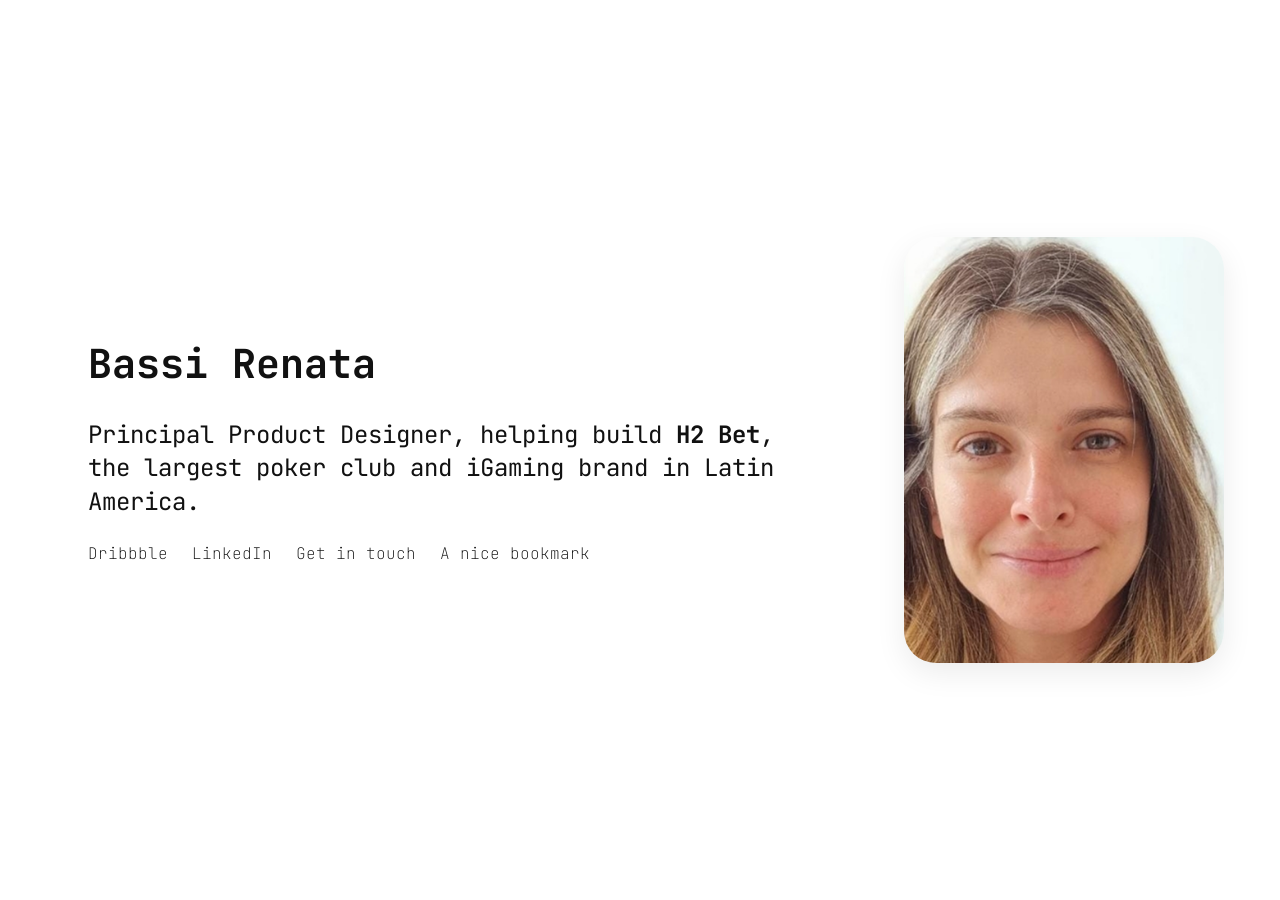
==== index.html @ 452f535c "Fix HTML formatting for H2 Bet link" ====
<!DOCTYPE html>
<html lang="pt-BR">
<head>
	<meta charset="utf-8">
	<meta name="viewport" content="width=device-width, user-scalable=no, initial-scale=1, minimum-scale=1, maximum-scale=1">
	<title>Bassi Renata • Design & Product</title>
	<meta name="description" content="Bassi Renata é Principal Designer especializada em design de produto, experiência do usuário e inovação digital.">
	<link href="https://fonts.googleapis.com/css2?family=JetBrains+Mono&amp;display=swap" rel="stylesheet">
	<link rel="stylesheet" href="normalize.css">
	<link rel="stylesheet" href="styles.css">
	<link rel="shortcut icon" href="favicon.png"/>
</head>
<body>
	<main class="main">
		<section class="hero">
			<div class="hero__left">
				<header class="header fade-in">
					<h1 class="header__title">Bassi Renata</h1>
					<p class="header__description">
						Principal Product Designer, helping build 
						<a href="https://www.h2.bet.br/" class="link-hover" target="_blank" rel="noopener noreferrer">
							<strong>H2 Bet</strong>, the largest poker club and iGaming brand in Latin America.
						</a>
					</p>
					<nav class="social">
						<ul class="list">
							<li class="list__item"><a target="_blank" rel="noopener noreferrer" href="https://dribbble.com/bassirenata">Dribbble</a></li>
							<li class="list__item"><a target="_blank" rel="noopener noreferrer" href="https://br.linkedin.com/in/BassiRenata">LinkedIn</a></li>
							<li class="list__item"><a target="_blank" rel="noopener noreferrer" href="mailto:rbaassi@gmail.com?subject=Questions">Get in touch</a></li>
							<li class="list__item"><a target="_blank" rel="noopener noreferrer" href="https://rbassii.github.io/nice-bookmark/">A nice bookmark</a></li>
						</ul>
					</nav>
				</header>
			</div>
			<div class="hero__right fade-in">
				<img class="profile-photo" src="Profile.png" alt="Foto de Bassi Renata" loading="lazy">
			</div>
		</section>

	</main>


</body>
</html>
---- styles.css ----
@keyframes transitionIn {
	from {
		opacity: 0;
		transform: translateY(10px);
	}
	to {
		opacity: 1;
		transform: translateY(0);
	}
}
::selection {
	background: #D8DDEB;
}

html {
	scroll-behavior: smooth;
}

body {
	width: 100%;
	margin: 0;
	padding: 0;
	overflow-x: hidden;
	overflow-y: auto;
	font-family: 'JetBrains Mono', ui-monospace, SFMono-Regular, monospace;
	background-color: #ffffff;
	color: #111;
}

.main {
	display: flex;
	flex-direction: column;
	justify-content: center;
	min-height: 100vh;
	overflow: auto;
	box-sizing: border-box;
}

.header {
	position: relative;
	width: 100%;
}

.fade-in {
	opacity: 0;
	animation: transitionIn 0.8s ease-out forwards;
}

/* Headings and body copy */
.header__title {
	font-size: clamp(2em, 5vw, 2.5em);
	color: #111;
}

.header__description {
	font-size: clamp(1.0em, 2.1vw, 1.5em);
	line-height: 1.4em;
	color: #111;
}

/* Spacing between description and social links */
.header .social { margin-top: 12px; }

/* Links */
a.link-hover {
	color: #111;
	text-decoration: none;
	transition: color 0.2s ease-out;
}

a.link-hover:hover,
a.link-hover:focus {
	color: #F0002C;
	text-decoration: none;
	outline: none;
}

a.link-hover:focus-visible {
	outline: 2px dashed #F0002C;
	outline-offset: 4px;
}

/* List (generic) */
.list {
	padding: 0;
	margin: 0;
	list-style: none;
	display: flex;
	gap: 24px;
	flex-direction: column;
}

@media (min-width: 600px) {
	.list {
		flex-direction: row;
	}
}

.list__item {
	font-family: 'JetBrains Mono', ui-monospace, SFMono-Regular, monospace;
}

.list__item > a {
	display: inline-block;
	text-overflow: ellipsis;
	white-space: nowrap;
	color: #111;
	font-weight: lighter;
	text-decoration: none;
	font-size: 1em;
	transition: color 0.2s ease-out;
}

.list__item > a:hover,
.list__item > a:focus {
	color: #F0002C;
}

/* Responsivo */
@media screen and (max-width: 479px) {
	body {
		overflow-y: auto;
	}

	.header__title {
		font-size: 2em;
	}

	.list {
		flex-direction: column;
		gap: 10px;
	}
	.list__item > a {
		font-size: 1em;
		color: #1A1A1A;
	}
}

/* Responsive side padding for main container */
@media (max-width: 599px) {
    .main { padding-inline: 16px; }
}
@media (min-width: 600px) and (max-width: 1023px) {
    .main { padding-inline: 24px; }
}
@media (min-width: 1024px) {
    .main { padding-inline: 56px; }
}

/* Dark mode opcional
@media (prefers-color-scheme: dark) {
	body {
		background-color: #111;
		color: #fff;
	}
	a,
	.link-hover {
		color: #E2BBFF;
	}

	 a:hover,
	 a:focus {
		 color: #F0002C;
	 }
}

*/

/* === Portfolio hero layout (added) === */
.hero {
  display: grid;
  grid-template-columns: 1fr;
  gap: clamp(24px, 6vw, 64px);
  width: 100%;
  max-width: 1240px;
  margin: 0 auto;
  min-height: 100vh;
  min-height: 100svh;
  /* Mobile-first: photo above, then text */
  grid-template-areas:
    "right"
    "left";
  align-items: center;
  justify-items: center;
}

.hero__left { max-width: 720px; grid-area: left; }
.hero__right { width: auto; max-width: 320px; justify-self: center; display: grid; place-items: center; grid-area: right; }

.profile-photo {
  width: 100%;
  height: auto;
  aspect-ratio: 3 / 4;
  object-fit: cover;
  object-position: center;
  border-radius: 32px;
  box-shadow: 0 10px 30px rgba(0,0,0,0.08);
  display: block;
  margin-left: auto;
  margin-right: auto;
}

@media (min-width: 1024px) {
  /* Smaller photo on desktop */
  .hero { grid-template-columns: 1fr 320px; align-items: center; justify-items: center; grid-template-areas: "left right"; }
  .hero__right { justify-self: center; max-width: 320px; display: grid; place-items: center; }
  .profile-photo {
    width: 320px;
    height: auto;
    aspect-ratio: 3 / 4;
  }
}

/* Tuning for small screens: smaller image above the title and spacing */
@media (max-width: 599px) {
  /* Spacing between photo and text */
  .hero { gap: 32px; row-gap: 32px; }
  .hero__right { max-width: 200px; margin-bottom: 0; }
  .profile-photo { width: 100%; }
  .header__title, .header__description { margin: 0; }
  .header .social { margin-top: 8px; }
}
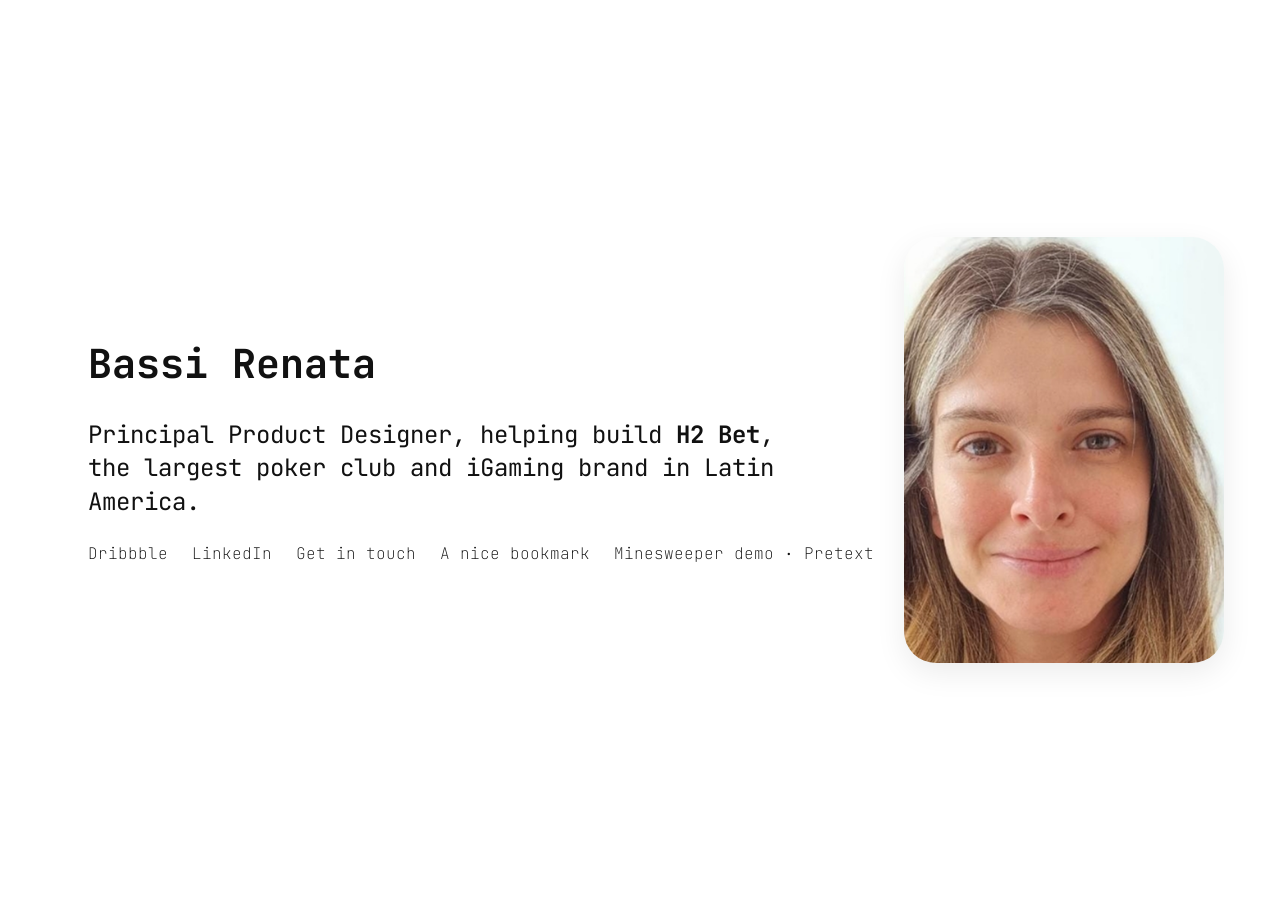
==== commit da8ec6a4: "Add Minesweeper demo · Pretext Co-Authored-By: Claude Sonnet 4.6 <noreply@anthropic.com>" ====
--- a/index.html
+++ b/index.html
@@ -19,8 +19,7 @@
 					<p class="header__description">
 						Principal Product Designer, helping build 
 						<a href="https://www.h2.bet.br/" class="link-hover" target="_blank" rel="noopener noreferrer">
-							<strong>H2 Bet</strong>, the largest poker club and iGaming brand in Latin America.
-						</a>
+							<strong>H2 Bet</strong>,</a> the largest poker club and iGaming brand in Latin America.
 					</p>
 					<nav class="social">
 						<ul class="list">
@@ -28,6 +27,7 @@
 							<li class="list__item"><a target="_blank" rel="noopener noreferrer" href="https://br.linkedin.com/in/BassiRenata">LinkedIn</a></li>
 							<li class="list__item"><a target="_blank" rel="noopener noreferrer" href="mailto:rbaassi@gmail.com?subject=Questions">Get in touch</a></li>
 							<li class="list__item"><a target="_blank" rel="noopener noreferrer" href="https://rbassii.github.io/nice-bookmark/">A nice bookmark</a></li>
+							<li class="list__item"><a href="./wordbomb.html">Minesweeper demo · Pretext</a></li>
 						</ul>
 					</nav>
 				</header>
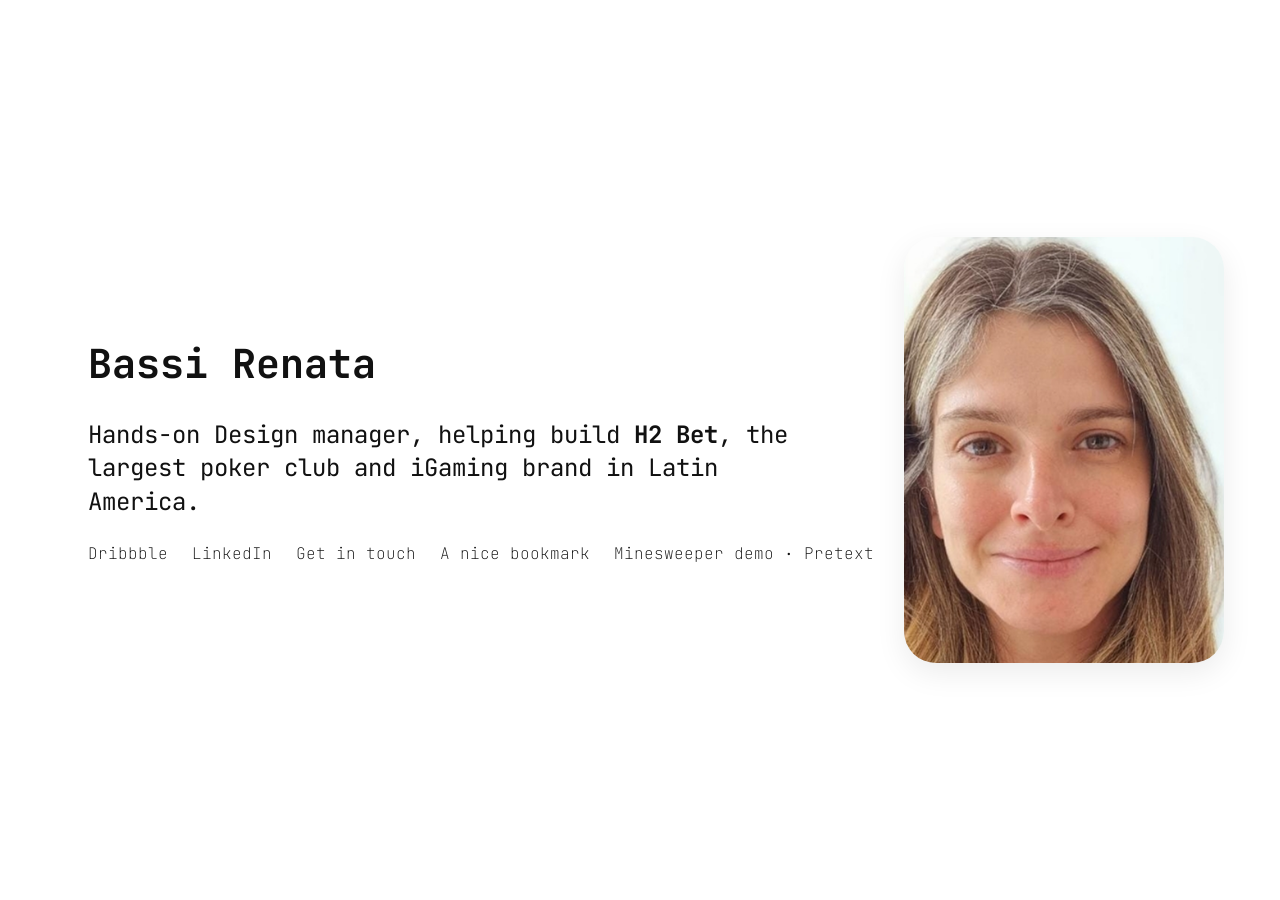
==== commit 7a2ab429: "Update job title in index.html" ====
--- a/index.html
+++ b/index.html
@@ -17,7 +17,7 @@
 				<header class="header fade-in">
 					<h1 class="header__title">Bassi Renata</h1>
 					<p class="header__description">
-						Principal Product Designer, helping build 
+						Hands-on Design manager, helping build 
 						<a href="https://www.h2.bet.br/" class="link-hover" target="_blank" rel="noopener noreferrer">
 							<strong>H2 Bet</strong>,</a> the largest poker club and iGaming brand in Latin America.
 					</p>
@@ -27,7 +27,7 @@
 							<li class="list__item"><a target="_blank" rel="noopener noreferrer" href="https://br.linkedin.com/in/BassiRenata">LinkedIn</a></li>
 							<li class="list__item"><a target="_blank" rel="noopener noreferrer" href="mailto:rbaassi@gmail.com?subject=Questions">Get in touch</a></li>
 							<li class="list__item"><a target="_blank" rel="noopener noreferrer" href="https://rbassii.github.io/nice-bookmark/">A nice bookmark</a></li>
-							<li class="list__item"><a href="./wordbomb.html">Minesweeper demo · Pretext</a></li>
+							<li class="list__item"><a target="_blank" rel="noopener noreferrer" href="https://rbassii.github.io/minesweeper-demo/">Minesweeper demo · Pretext</a></li>
 						</ul>
 					</nav>
 				</header>
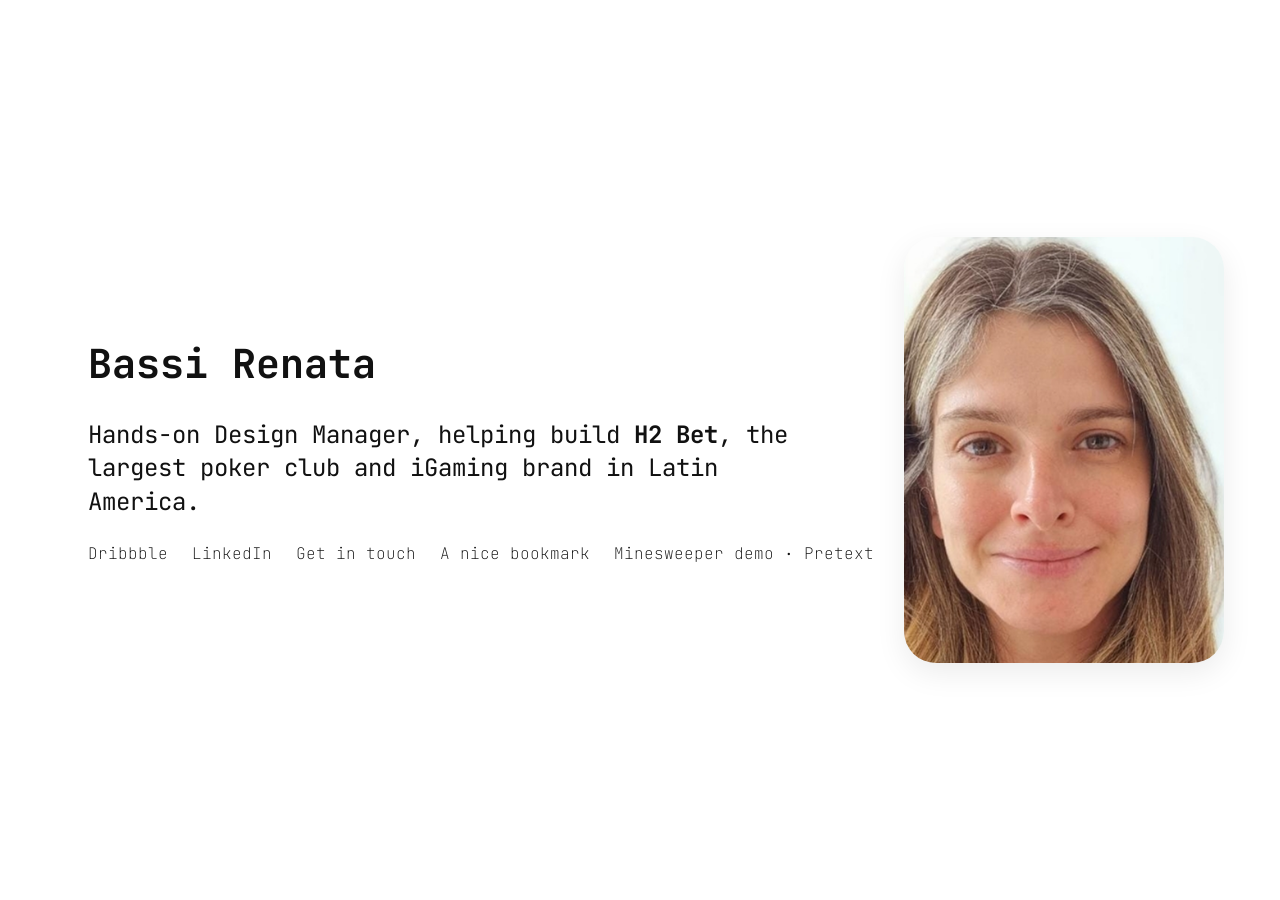
==== commit ff619e5d: "Update job title from Principal Designer to Design Manager" ====
--- a/index.html
+++ b/index.html
@@ -4,7 +4,7 @@
 	<meta charset="utf-8">
 	<meta name="viewport" content="width=device-width, user-scalable=no, initial-scale=1, minimum-scale=1, maximum-scale=1">
 	<title>Bassi Renata • Design & Product</title>
-	<meta name="description" content="Bassi Renata é Principal Designer especializada em design de produto, experiência do usuário e inovação digital.">
+	<meta name="description" content="Bassi Renata é Design Manager especializada em design de produto, experiência do usuário e inovação digital.">
 	<link href="https://fonts.googleapis.com/css2?family=JetBrains+Mono&amp;display=swap" rel="stylesheet">
 	<link rel="stylesheet" href="normalize.css">
 	<link rel="stylesheet" href="styles.css">
@@ -17,7 +17,7 @@
 				<header class="header fade-in">
 					<h1 class="header__title">Bassi Renata</h1>
 					<p class="header__description">
-						Hands-on Design manager, helping build 
+						Hands-on Design Manager, helping build 
 						<a href="https://www.h2.bet.br/" class="link-hover" target="_blank" rel="noopener noreferrer">
 							<strong>H2 Bet</strong>,</a> the largest poker club and iGaming brand in Latin America.
 					</p>
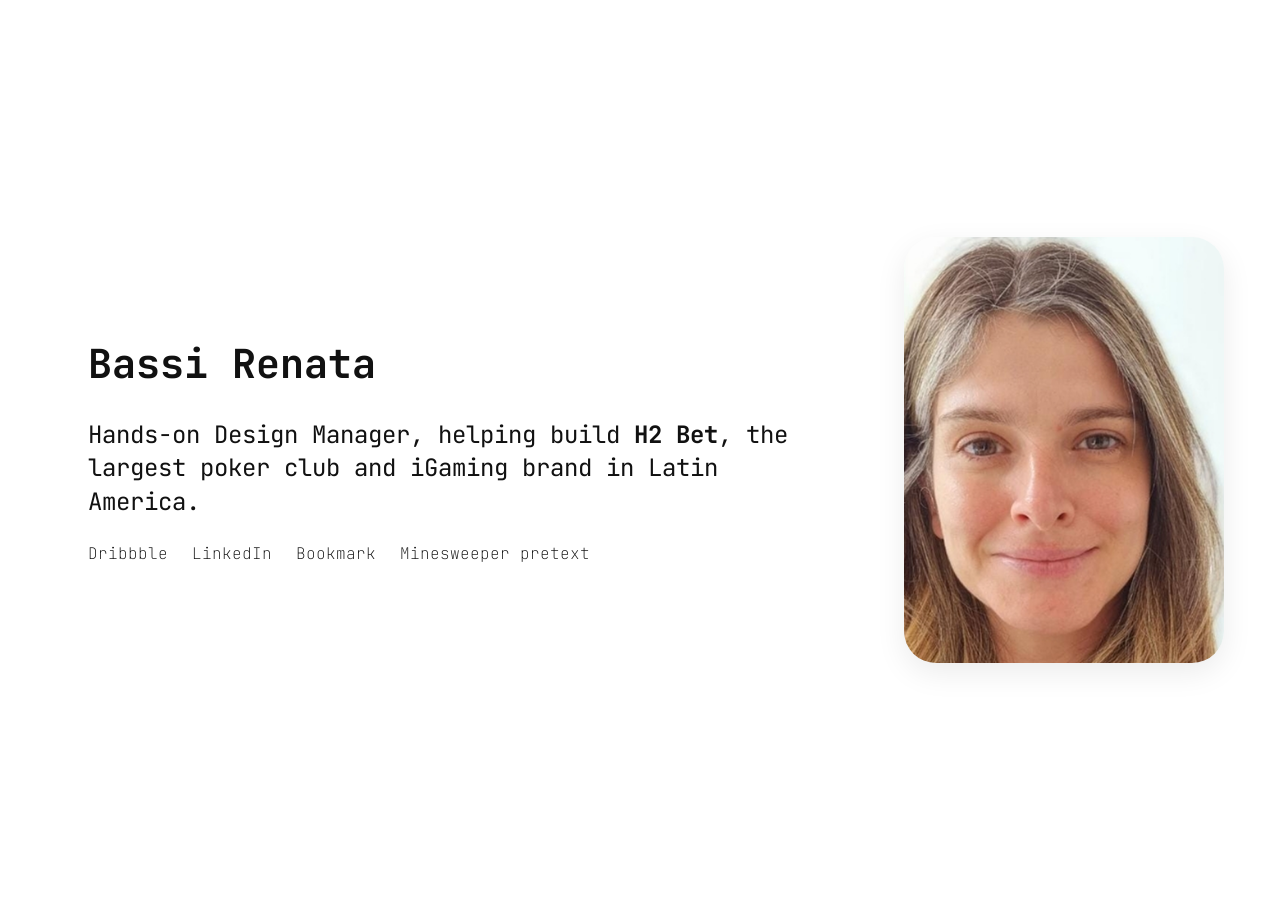
==== commit c4890ee1: "Update nav links labels and layout Co-Authored-By: Claude Sonnet 4.6 <noreply@anthropic.com>" ====
--- a/index.html
+++ b/index.html
@@ -25,9 +25,8 @@
 						<ul class="list">
 							<li class="list__item"><a target="_blank" rel="noopener noreferrer" href="https://dribbble.com/bassirenata">Dribbble</a></li>
 							<li class="list__item"><a target="_blank" rel="noopener noreferrer" href="https://br.linkedin.com/in/BassiRenata">LinkedIn</a></li>
-							<li class="list__item"><a target="_blank" rel="noopener noreferrer" href="mailto:rbaassi@gmail.com?subject=Questions">Get in touch</a></li>
-							<li class="list__item"><a target="_blank" rel="noopener noreferrer" href="https://rbassii.github.io/nice-bookmark/">A nice bookmark</a></li>
-							<li class="list__item"><a target="_blank" rel="noopener noreferrer" href="https://rbassii.github.io/minesweeper-demo/">Minesweeper demo · Pretext</a></li>
+<li class="list__item"><a target="_blank" rel="noopener noreferrer" href="https://rbassii.github.io/nice-bookmark/">Bookmark</a></li>
+							<li class="list__item"><a target="_blank" rel="noopener noreferrer" href="https://rbassii.github.io/minesweeper-demo/">Minesweeper pretext</a></li>
 						</ul>
 					</nav>
 				</header>
--- a/styles.css
+++ b/styles.css
@@ -90,11 +90,6 @@
 	flex-direction: column;
 }
 
-@media (min-width: 600px) {
-	.list {
-		flex-direction: row;
-	}
-}
 
 .list__item {
 	font-family: 'JetBrains Mono', ui-monospace, SFMono-Regular, monospace;
@@ -212,6 +207,12 @@
 }
 
 /* Tuning for small screens: smaller image above the title and spacing */
+@media (min-width: 600px) {
+	.list {
+		flex-direction: row;
+	}
+}
+
 @media (max-width: 599px) {
   /* Spacing between photo and text */
   .hero { gap: 32px; row-gap: 32px; }
